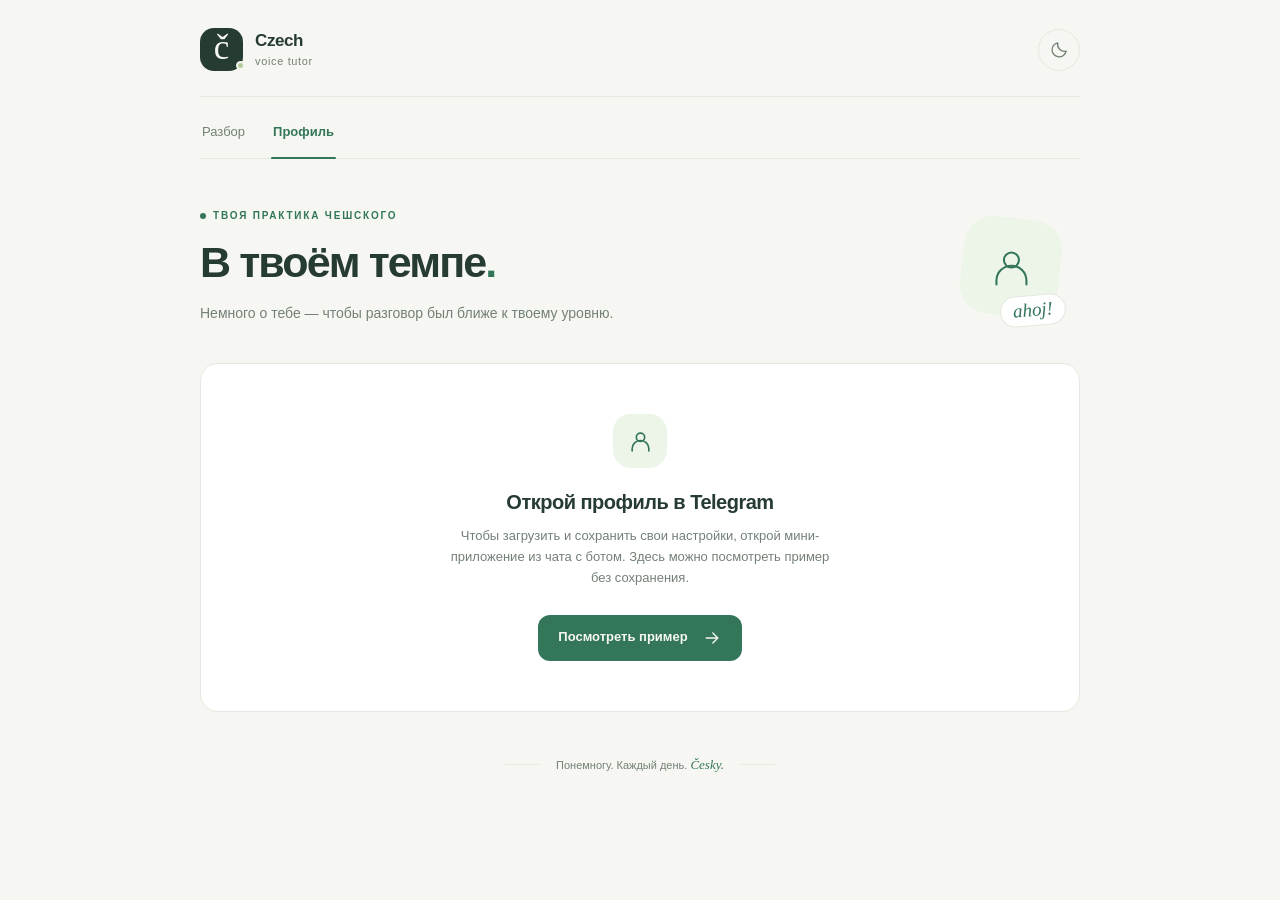
==== src/czech_tutor/api/static/profile.html @ 835618bb "feat(web): add Mini App profile settings" ====
<!DOCTYPE html>
<html lang="ru">
<head>
  <meta charset="utf-8">
  <meta name="viewport" content="width=device-width, initial-scale=1, viewport-fit=cover">
  <meta name="color-scheme" content="light dark">
  <meta name="referrer" content="no-referrer">
  <title>Профиль · Czech Voice Tutor</title>
  <link rel="icon" href="data:,">
  <link rel="stylesheet" href="./styles.css">
  <script src="https://telegram.org/js/telegram-web-app.js"></script>
  <script type="module" src="./profile.js"></script>
</head>
<body>
  <svg class="icon-library" xmlns="http://www.w3.org/2000/svg" aria-hidden="true">
    <symbol id="icon-arrow" viewBox="0 0 24 24"><path d="M5 12h14m-6-6 6 6-6 6"/></symbol>
    <symbol id="icon-check" viewBox="0 0 24 24"><path d="m5 12 4 4L19 6"/></symbol>
    <symbol id="icon-moon" viewBox="0 0 24 24"><path d="M20.5 13.5A8.5 8.5 0 0 1 10.5 3.4a8.5 8.5 0 1 0 10 10.1Z"/></symbol>
    <symbol id="icon-back" viewBox="0 0 24 24"><path d="M19 12H5m6-6-6 6 6 6"/></symbol>
    <symbol id="icon-user" viewBox="0 0 24 24"><circle cx="12" cy="8" r="4"/><path d="M4 21v-2a8 8 0 0 1 16 0v2"/></symbol>
    <symbol id="icon-info" viewBox="0 0 24 24"><circle cx="12" cy="12" r="9"/><path d="M12 11v6m0-10v1"/></symbol>
    <symbol id="icon-voice" viewBox="0 0 24 24"><path d="M4 10v4m4-7v10m4-13v16m4-13v10m4-7v4"/></symbol>
  </svg>

  <div class="page-shell">
    <header class="topbar">
      <div class="brand" aria-label="Czech Voice Tutor">
        <span class="brand-mark" aria-hidden="true">č<span></span></span>
        <span class="brand-name">Czech<span>voice tutor</span></span>
      </div>
      <div class="header-actions">
        <button id="theme-toggle" class="icon-button" type="button" aria-label="Переключить тему"><svg class="icon"><use href="#icon-moon"/></svg></button>
        <button id="close-button" class="back-button" type="button" hidden><svg class="icon"><use href="#icon-back"/></svg><span>В чат</span></button>
      </div>
    </header>

    <nav class="page-nav" aria-label="Разделы приложения">
      <a id="feedback-link" class="page-nav-link" href="./">Разбор</a>
      <span class="page-nav-link" aria-current="page">Профиль</span>
    </nav>

    <main id="main-content" aria-busy="true">
      <section class="hero profile-hero" aria-labelledby="page-title">
        <div>
          <p class="eyebrow"><span class="status-dot"></span> ТВОЯ ПРАКТИКА ЧЕШСКОГО</p>
          <h1 id="page-title">В твоём темпе<span class="title-dot">.</span></h1>
          <p class="hero-description">Немного о тебе — чтобы разговор<br class="mobile-break"> был ближе к твоему уровню.</p>
        </div>
        <div class="profile-art" aria-hidden="true"><svg class="icon"><use href="#icon-user"/></svg><span>ahoj!</span></div>
      </section>

      <section id="profile-loading" class="state-card" role="status" aria-live="polite">
        <div class="loading-indicator" aria-hidden="true"><span></span><span></span><span></span></div>
        <h2>Открываем твой профиль</h2>
        <p>Сейчас всё будет готово.</p>
        <div class="skeleton" aria-hidden="true"></div><div class="skeleton short" aria-hidden="true"></div>
      </section>

      <section id="profile-unavailable" class="state-card" hidden>
        <span class="state-icon"><svg class="icon"><use href="#icon-user"/></svg></span>
        <h2>Открой профиль в Telegram</h2>
        <p>Чтобы загрузить и сохранить свои настройки, открой мини-приложение из чата с ботом. Здесь можно посмотреть пример без сохранения.</p>
        <div class="state-actions"><a id="profile-demo-link" class="primary-button" href="?demo=1">Посмотреть пример<svg class="icon"><use href="#icon-arrow"/></svg></a></div>
      </section>

      <section id="profile-load-error" class="state-card" role="alert" hidden>
        <span class="state-icon"><svg class="icon"><use href="#icon-info"/></svg></span>
        <h2>Профиль пока недоступен</h2>
        <p id="profile-load-error-message">Не удалось загрузить настройки. Попробуй ещё раз немного позже.</p>
        <div class="state-actions"><button id="profile-retry" class="primary-button" type="button">Попробовать ещё раз<svg class="icon"><use href="#icon-arrow"/></svg></button></div>
      </section>

      <section id="profile-content" aria-label="Настройки профиля" hidden>
        <div id="profile-demo-notice" class="preview-notice"><svg class="icon" aria-hidden="true"><use href="#icon-info"/></svg><p><strong>Демо профиля</strong><span>Можно попробовать настройки. Настройки бота не изменятся.</span></p></div>
        <div id="profile-live-notice" class="preview-notice" hidden><svg class="icon" aria-hidden="true"><use href="#icon-info"/></svg><p><strong>Твои настройки</strong><span>Уровень и длина сохраняются. В диалоге начнут учитываться позже.</span></p></div>

        <article class="profile-summary">
          <span class="profile-avatar" aria-hidden="true"><svg class="icon"><use href="#icon-user"/></svg></span>
          <div class="profile-identity"><h2>Твой профиль</h2><p>Практика чешского · текстовый диалог</p></div>
          <span id="current-level" class="level-badge">Уровень не выбран</span>
        </article>

        <section class="profile-card" aria-label="Уровень чешского">
          <fieldset id="level-fieldset" aria-describedby="level-help">
            <legend>Твой уровень чешского</legend>
            <p id="level-help" class="profile-description">Выбери, как тебе комфортно общаться сейчас. Уровень можно будет изменить в любой момент.</p>
            <div class="level-grid">
              <label class="level-option"><input type="radio" name="language_level" value="A1"><span class="level-option-body"><span class="level-option-top"><strong>A1</strong><span class="level-check" aria-hidden="true"><svg class="icon"><use href="#icon-check"/></svg></span></span><span class="level-name">Первые шаги</span><span class="level-description">Знакомые слова и простые фразы</span></span></label>
              <label class="level-option"><input type="radio" name="language_level" value="A2"><span class="level-option-body"><span class="level-option-top"><strong>A2</strong><span class="level-check" aria-hidden="true"><svg class="icon"><use href="#icon-check"/></svg></span></span><span class="level-name">На каждый день</span><span class="level-description">Разговоры о привычных делах</span></span></label>
              <label class="level-option"><input type="radio" name="language_level" value="B1"><span class="level-option-body"><span class="level-option-top"><strong>B1</strong><span class="level-check" aria-hidden="true"><svg class="icon"><use href="#icon-check"/></svg></span></span><span class="level-name">Больше свободы</span><span class="level-description">Истории, планы и своё мнение</span></span></label>
              <label class="level-option"><input type="radio" name="language_level" value="B2"><span class="level-option-body"><span class="level-option-top"><strong>B2</strong><span class="level-check" aria-hidden="true"><svg class="icon"><use href="#icon-check"/></svg></span></span><span class="level-name">Уверенный разговор</span><span class="level-description">Подробные ответы и обсуждения</span></span></label>
              <label class="level-option"><input type="radio" name="language_level" value="C1"><span class="level-option-body"><span class="level-option-top"><strong>C1</strong><span class="level-check" aria-hidden="true"><svg class="icon"><use href="#icon-check"/></svg></span></span><span class="level-name">Тонкости языка</span><span class="level-description">Сложные темы и оттенки смысла</span></span></label>
              <label class="level-option"><input type="radio" name="language_level" value="C2"><span class="level-option-body"><span class="level-option-top"><strong>C2</strong><span class="level-check" aria-hidden="true"><svg class="icon"><use href="#icon-check"/></svg></span></span><span class="level-name">Свободное владение</span><span class="level-description">Точная и гибкая речь в разных ситуациях</span></span></label>
            </div>
          </fieldset>

          <div class="level-hint"><span class="note-mark" aria-hidden="true">i</span><p id="level-hint">Не уверен в уровне? Выбери ближайший по описанию. Здесь нет экзамена — только ориентир для разговора.</p></div>
          <p id="level-status" class="preference-status" role="status" aria-live="polite">Нажми на уровень — он выберется сразу.</p>
          <div id="level-save-error" class="form-message form-error" role="alert" hidden><svg class="icon" aria-hidden="true"><use href="#icon-info"/></svg><div><p>Не удалось подтвердить выбор уровня. Твой выбор остался выделен.</p><button id="level-retry" class="inline-retry" type="button">Попробовать ещё раз</button></div></div>
        </section>

        <section class="profile-card answer-length-card" aria-label="Длина ответов">
          <fieldset id="length-fieldset" aria-describedby="length-help">
            <legend>Длина ответов бота</legend>
            <p id="length-help" class="profile-description">Как подробно бот будет отвечать по-чешски? Выбор применяется сразу, отдельно от уровня.</p>
            <div class="length-grid">
              <label class="level-option"><input type="radio" name="answer_length" value="short" checked><span class="level-option-body length-option-body"><span class="level-option-top"><span class="length-preview" aria-hidden="true"><i></i><i></i></span><span class="level-check" aria-hidden="true"><svg class="icon"><use href="#icon-check"/></svg></span></span><span class="level-name">Короткие</span></span></label>
              <label class="level-option"><input type="radio" name="answer_length" value="medium"><span class="level-option-body length-option-body"><span class="level-option-top"><span class="length-preview" aria-hidden="true"><i></i><i></i><i></i></span><span class="level-check" aria-hidden="true"><svg class="icon"><use href="#icon-check"/></svg></span></span><span class="level-name">Средние</span></span></label>
              <label class="level-option"><input type="radio" name="answer_length" value="long"><span class="level-option-body length-option-body"><span class="level-option-top"><span class="length-preview" aria-hidden="true"><i></i><i></i><i></i><i></i></span><span class="level-check" aria-hidden="true"><svg class="icon"><use href="#icon-check"/></svg></span></span><span class="level-name">Длинные</span></span></label>
            </div>
          </fieldset>
          <div class="level-hint"><span class="note-mark" aria-hidden="true">i</span><p id="length-hint">Коротко и по делу — удобно для живого диалога.</p></div>
          <p id="length-status" class="preference-status" role="status" aria-live="polite">Сейчас выбраны короткие ответы.</p>
          <div id="length-save-error" class="form-message form-error" role="alert" hidden><svg class="icon" aria-hidden="true"><use href="#icon-info"/></svg><div><p>Не удалось подтвердить длину ответа. Твой выбор остался выделен.</p><button id="length-retry" class="inline-retry" type="button">Попробовать ещё раз</button></div></div>
        </section>
        <section class="profile-card response-mode-card" aria-labelledby="response-mode-title">
          <div class="response-mode-heading">
            <span class="response-mode-icon" aria-hidden="true"><svg class="icon"><use href="#icon-voice"/></svg></span>
            <h2 id="response-mode-title">Формат ответа</h2>
            <span class="coming-soon-badge">Скоро</span>
          </div>
          <label class="response-mode-choice" for="text-response-toggle">
            <span class="response-mode-copy"><strong id="text-response-label">Только текст</strong><span>Читать ответы вместо голосовых.</span></span>
            <span class="response-switch">
              <input id="text-response-toggle" type="checkbox" role="switch" aria-labelledby="text-response-label" aria-describedby="response-mode-help">
              <span class="response-switch-track" aria-hidden="true"></span>
            </span>
          </label>
          <p id="response-mode-status" class="response-mode-status" role="status" aria-live="polite">В примере выбран голосовой ответ.</p>
          <p id="response-mode-help" class="response-mode-help">Это пример будущей настройки, он не сохраняется. Голосовой режим ещё в разработке; пока бот отвечает текстом.</p>
        </section>
        <p class="profile-footnote">Подстрой разговор под себя.<br>Настройки можно менять независимо.</p>
      </section>

      <noscript><div class="state-card"><h2>Нужен JavaScript</h2><p>Для открытия профиля включи JavaScript.</p></div></noscript>
    </main>
    <footer class="footer"><span class="footer-line"></span><span>Понемногу. Каждый день. <span lang="cs">Česky.</span></span><span class="footer-line"></span></footer>
  </div>
</body>
</html>
---- src/czech_tutor/api/static/styles.css ----
:root {
  color-scheme: light;
  --page: #f6f7f2;
  --surface: #fff;
  --ink: #263b32;
  --muted: #738077;
  --line: #e4e9e0;
  --green: #33765a;
  --green-soft: #edf4e8;
  --red: #a65d56;
  --red-soft: #fcf1ed;
  --note: #f0f2e8;
  --shadow: 0 6px 28px #233f2c04;
  font-family: -apple-system, BlinkMacSystemFont, "Segoe UI", sans-serif;
  font-synthesis: none;
  -webkit-font-smoothing: antialiased;
}
@media (prefers-color-scheme: dark) {
  :root:not([data-theme="light"]) { color-scheme: dark; --page: #141c19; --surface: #1d2822; --ink: #e4ede5; --muted: #a1b2a5; --line: #314137; --green: #9dceab; --green-soft: #283c2d; --red: #e0aaa0; --red-soft: #3b2d2b; --note: #293128; --shadow: none; }
}
:root[data-theme="dark"] { color-scheme: dark; --page: #141c19; --surface: #1d2822; --ink: #e4ede5; --muted: #a1b2a5; --line: #314137; --green: #9dceab; --green-soft: #283c2d; --red: #e0aaa0; --red-soft: #3b2d2b; --note: #293128; --shadow: none; }
* { box-sizing: border-box; }
[hidden] { display: none !important; }
body { margin: 0; background: var(--page); color: var(--ink); font-size: 15px; line-height: 1.6; }
button, a { -webkit-tap-highlight-color: transparent; }
button { font: inherit; cursor: pointer; }
a { color: inherit; }
button:focus-visible, a:focus-visible, [tabindex]:focus-visible { outline: 3px solid var(--green); outline-offset: 4px; }
.icon-library { position: absolute; width: 0; height: 0; overflow: hidden; }
.icon { width: 20px; height: 20px; flex-shrink: 0; fill: none; stroke: currentColor; stroke-width: 1.6; stroke-linecap: round; stroke-linejoin: round; }
.page-shell { width: min(100% - 64px, 880px); margin: 0 auto; padding-top: max(28px, env(safe-area-inset-top), var(--tg-content-safe-area-inset-top, 0px)); padding-bottom: max(28px, env(safe-area-inset-bottom), var(--tg-content-safe-area-inset-bottom, 0px)); }
.topbar { display: flex; align-items: center; justify-content: space-between; gap: 16px; padding-bottom: 25px; border-bottom: 1px solid var(--line); }
.brand { display: inline-flex; align-items: center; gap: 12px; text-decoration: none; }
.brand-mark { width: 43px; height: 43px; position: relative; display: grid; place-items: center; background: var(--ink); color: var(--page); border-radius: 14px; font-family: Georgia, serif; font-size: 35px; line-height: 1; padding-bottom: 5px; }
.brand-mark span { position: absolute; width: 9px; height: 9px; background: #b4cd9c; border-radius: 50%; right: -2px; bottom: 1px; border: 2px solid var(--page); }
.brand-name { display: flex; flex-direction: column; font-size: 17px; font-weight: 650; line-height: 1.2; letter-spacing: -.4px; }
.brand-name > span { color: var(--muted); font-size: 11px; font-weight: 450; letter-spacing: .65px; margin-top: 4px; }
.header-actions { display: flex; align-items: center; gap: 12px; }
.demo-badge { font-size: 11px; color: var(--muted); border: 1px solid var(--line); padding: 6px 10px; border-radius: 20px; }
.icon-button, .back-button { display: inline-flex; align-items: center; justify-content: center; min-width: 42px; min-height: 42px; background: transparent; color: var(--muted); border: 1px solid var(--line); border-radius: 50%; }
.back-button { gap: 6px; border-radius: 24px; padding: 8px 14px; font-size: 13px; }
.icon-button:hover, .back-button:hover { background: var(--surface); color: var(--ink); }
.page-nav { display: flex; gap: 24px; border-bottom: 1px solid var(--line); margin-top: 13px; }
.page-nav-link { position: relative; padding: 12px 2px 15px; color: var(--muted); font-size: 13px; text-decoration: none; }
.page-nav-link:hover { color: var(--ink); }
.page-nav-link[aria-current="page"] { color: var(--green); font-weight: 600; }
.page-nav-link[aria-current="page"]::after { content: ""; position: absolute; height: 2px; left: 0; right: 0; bottom: -1px; background: var(--green); border-radius: 2px; }
.hero { display: flex; justify-content: space-between; align-items: center; gap: 20px; padding: 49px 0 37px; }
.eyebrow { display: flex; align-items: center; gap: 7px; color: var(--green); font-size: 10px; font-weight: 650; letter-spacing: 1.8px; margin: 0 0 13px; }
.status-dot { display: inline-block; height: 6px; width: 6px; border-radius: 50%; background: var(--green); flex-shrink: 0; }
h1 { font-size: clamp(30px, 5vw, 43px); line-height: 1.2; font-weight: 600; letter-spacing: -1.9px; margin: 0; }
.title-dot { color: var(--green); }
.hero-description { color: var(--muted); font-size: 14px; margin: 14px 0 0; line-height: 1.7; }
.mobile-break { display: none; }
.hero-art { position: relative; height: 113px; width: 130px; margin-right: 17px; flex-shrink: 0; }
.hero-art > span { display: grid; place-items: center; height: 100px; width: 100px; border-radius: 29px; background: var(--green-soft); color: var(--green); font-family: Georgia, serif; font-size: 95px; line-height: 1; transform: rotate(9deg); padding-bottom: 20px; }
.hero-art .icon { position: absolute; right: 0; top: -6px; width: 27px; height: 27px; color: var(--green); }
.hero-art > i { position: absolute; right: -9px; bottom: 2px; padding: 2px 13px; background: var(--surface); color: var(--green); font-family: Georgia, serif; font-size: 19px; border: 1px solid var(--line); border-radius: 15px; transform: rotate(-7deg); }
.tabs { display: flex; gap: 5px; width: fit-content; max-width: 100%; padding: 5px; background: var(--line); border-radius: 14px; margin-bottom: 31px; }
.tab { display: flex; align-items: center; justify-content: center; gap: 8px; min-height: 43px; padding: 9px 19px; border: 0; border-radius: 10px; background: transparent; color: var(--muted); font-size: 13px; font-weight: 550; white-space: nowrap; }
.tab[aria-selected="true"] { background: var(--surface); color: var(--ink); box-shadow: 0 2px 4px #00000004; }
.tab .icon { width: 16px; height: 16px; }
.count { min-width: 20px; height: 20px; display: inline-flex; align-items: center; justify-content: center; padding: 0 5px; border-radius: 6px; background: var(--green-soft); color: var(--green); font-size: 11px; }
.section-heading { display: flex; justify-content: space-between; align-items: baseline; gap: 12px; margin-bottom: 15px; }
.section-heading h2 { font-size: 15px; margin: 0; font-weight: 550; letter-spacing: -.2px; }
.section-heading > span { color: var(--muted); font-size: 10px; letter-spacing: 1.1px; text-align: right; }
.correction-list { display: grid; gap: 16px; }
.correction-card { background: var(--surface); border: 1px solid var(--line); border-radius: 18px; padding: 23px 25px 21px; box-shadow: var(--shadow); animation: appear .3s ease both; }
.correction-heading { display: flex; align-items: center; gap: 9px; color: var(--muted); font-size: 11px; margin-bottom: 17px; }
.correction-number { color: var(--green); background: var(--green-soft); border-radius: 6px; font-size: 10px; font-weight: 600; padding: 2px 6px; font-variant-numeric: tabular-nums; }
.correction-heading > .icon { margin-left: auto; width: 15px; height: 15px; color: var(--green); }
.comparison { display: grid; grid-template-columns: minmax(0, 1fr) 20px minmax(0, 1fr); align-items: center; gap: 14px; }
.phrase { align-self: stretch; border-radius: 10px; padding: 11px 15px 13px; overflow-wrap: anywhere; }
.original { background: var(--red-soft); color: var(--red); }
.corrected { background: var(--green-soft); color: var(--green); }
.phrase-label { display: block; font-size: 9px; letter-spacing: 1.2px; font-weight: 600; opacity: .85; }
.phrase p { font-size: 18px; font-weight: 500; line-height: 1.5; margin: 4px 0 0; }
.original p { text-decoration: line-through; text-decoration-color: color-mix(in srgb, var(--red), transparent 50%); text-decoration-thickness: 1px; }
.comparison-arrow { width: 18px; height: 18px; color: var(--muted); }
.explanation { display: grid; grid-template-columns: 88px minmax(0, 1fr); gap: 12px; padding-top: 17px; margin-top: 17px; border-top: 1px solid var(--line); }
.explanation-label { color: var(--muted); font-size: 11px; padding-top: 2px; }
.explanation p { font-size: 13px; line-height: 1.75; margin: 0; overflow-wrap: anywhere; white-space: pre-wrap; }
.review-note { display: flex; align-items: flex-start; gap: 8px; color: var(--muted); font-size: 11px; line-height: 1.7; margin: 18px 5px 0; }
.review-note .icon { width: 14px; height: 14px; margin-top: 2px; }
.reply-card { background: var(--surface); border: 1px solid var(--line); border-radius: 18px; padding: 27px; }
.reply-label { display: flex; align-items: center; gap: 7px; color: var(--muted); font-size: 10px; letter-spacing: 1.3px; }
.reply-card > p { margin: 20px 0 4px; font-size: 20px; line-height: 1.85; letter-spacing: -.2px; white-space: pre-wrap; overflow-wrap: anywhere; }
.note-card { margin-top: 25px; border-radius: 14px; background: var(--note); padding: 19px 21px; display: flex; align-items: flex-start; gap: 12px; }
.note-mark { color: var(--green); font-family: Georgia, serif; font-weight: 700; font-style: italic; width: 22px; height: 22px; display: grid; place-items: center; border: 1px solid var(--green); border-radius: 50%; flex-shrink: 0; font-size: 14px; }
.note-card h2 { font-size: 12px; margin: 0 0 6px; font-weight: 600; }
.note-card p { margin: 0; color: var(--muted); font-size: 13px; line-height: 1.75; white-space: pre-wrap; overflow-wrap: anywhere; }
.footer { display: flex; align-items: center; justify-content: center; gap: 17px; color: var(--muted); font-size: 11px; margin-top: 43px; padding: 0 15px; }
.footer > span:nth-child(2) { text-align: center; }
.footer-line { width: 34px; height: 1px; background: var(--line); }
.footer [lang="cs"] { font-family: Georgia, serif; font-style: italic; font-size: 13px; color: var(--green); }
.state-card, .empty-card { text-align: center; background: var(--surface); border: 1px solid var(--line); border-radius: 18px; padding: 50px 28px; }
.state-card h2, .empty-card h3 { font-size: 20px; line-height: 1.4; font-weight: 550; letter-spacing: -.5px; margin: 20px 0 10px; }
.state-card p, .empty-card p { color: var(--muted); font-size: 13px; max-width: 400px; margin: 0 auto; }
.state-icon, .success-mark { display: inline-grid; place-items: center; height: 54px; width: 54px; background: var(--green-soft); color: var(--green); border-radius: 18px; }
.success-mark { border-radius: 50%; }
.state-icon .icon, .success-mark .icon { width: 25px; height: 25px; }
.state-actions { display: grid; justify-content: center; justify-items: center; gap: 17px; margin-top: 26px; }
.primary-button { display: inline-flex; align-items: center; justify-content: center; gap: 14px; border: 0; border-radius: 12px; min-height: 46px; padding: 12px 20px; background: var(--green); color: var(--page); font-size: 13px; font-weight: 550; text-decoration: none; }
.primary-button:hover { filter: brightness(.93); }
.primary-button:disabled { background: var(--line); color: var(--muted); cursor: default; filter: none; }
.secondary-link { display: inline-flex; align-items: center; gap: 8px; color: var(--green); font-size: 13px; text-decoration: none; }
.secondary-link:hover { text-decoration: underline; }
.secondary-link .icon { width: 16px; height: 16px; }
.loading-indicator { display: flex; gap: 6px; justify-content: center; height: 20px; align-items: center; }
.loading-indicator span { width: 8px; height: 8px; border-radius: 50%; background: var(--green); animation: breathe 1.1s infinite alternate; }
.loading-indicator span:nth-child(2) { animation-delay: .2s; }
.loading-indicator span:nth-child(3) { animation-delay: .4s; }
.skeleton { height: 10px; border-radius: 10px; width: 70%; margin: 30px auto 0; background: var(--line); animation: breathe 1.1s infinite alternate; }
.skeleton.short { width: 44%; margin-top: 12px; }
.profile-art { position: relative; display: grid; place-items: center; width: 98px; height: 98px; margin-right: 20px; border-radius: 29px; background: var(--green-soft); color: var(--green); transform: rotate(7deg); flex-shrink: 0; }
.profile-art > .icon { width: 45px; height: 45px; stroke-width: 1.1; transform: rotate(-7deg); }
.profile-art > span { position: absolute; bottom: -6px; right: -11px; padding: 0 12px; border: 1px solid var(--line); border-radius: 20px; background: var(--surface); font: italic 19px/1.5 Georgia, serif; transform: rotate(-12deg); }
.preview-notice { display: flex; align-items: flex-start; gap: 10px; padding: 14px 17px; margin-bottom: 19px; border: 1px dashed var(--line); border-radius: 12px; color: var(--muted); }
.preview-notice > .icon { width: 16px; height: 16px; margin-top: 3px; }
.preview-notice p { margin: 0; font-size: 12px; line-height: 1.6; }
.preview-notice strong { color: var(--ink); font-weight: 550; margin-right: 8px; }
.profile-summary { display: flex; align-items: center; flex-wrap: wrap; gap: 15px; padding: 20px 24px; margin-bottom: 21px; border: 1px solid var(--line); background: var(--surface); border-radius: 18px; }
.profile-avatar { display: grid; place-items: center; width: 46px; height: 46px; border-radius: 15px; background: var(--green-soft); color: var(--green); flex-shrink: 0; }
.profile-avatar .icon { width: 23px; height: 23px; }
.profile-identity { flex: 1; }
.profile-identity h2 { margin: 0 0 3px; font-size: 15px; font-weight: 550; }
.profile-identity p { margin: 0; font-size: 12px; color: var(--muted); }
.level-badge { display: inline-block; padding: 5px 10px; border: 1px solid var(--line); border-radius: 8px; font-size: 11px; color: var(--muted); }
.level-badge.has-level { color: var(--green); border-color: var(--green-soft); background: var(--green-soft); }
.profile-card { padding: 27px; border: 1px solid var(--line); background: var(--surface); border-radius: 18px; box-shadow: var(--shadow); }
.profile-card fieldset { border: 0; min-width: 0; padding: 0; margin: 0; }
.profile-card legend { padding: 0; color: var(--ink); font-size: 18px; font-weight: 550; letter-spacing: -.4px; }
.profile-description { margin: 7px 0 23px; max-width: 540px; color: var(--muted); font-size: 13px; line-height: 1.7; }
.level-grid { display: grid; grid-template-columns: repeat(3, minmax(0, 1fr)); gap: 12px; }
.level-option { position: relative; min-width: 0; cursor: pointer; }
.level-option input { position: absolute; width: 1px; height: 1px; opacity: 0; }
.level-option-body { display: flex; flex-direction: column; height: 100%; min-height: 143px; padding: 15px; border: 1px solid var(--line); border-radius: 12px; background: var(--page); transition: border-color .15s, background .15s; }
.level-option:hover .level-option-body { border-color: var(--muted); }
.level-option input:checked + .level-option-body { border-color: var(--green); background: var(--green-soft); box-shadow: inset 0 0 0 1px var(--green); }
.level-option input:focus-visible + .level-option-body { outline: 3px solid var(--green); outline-offset: 4px; }
.level-option input[aria-disabled="true"] + .level-option-body { cursor: wait; }
.level-option-top { display: flex; align-items: center; justify-content: space-between; margin-bottom: 10px; }
.level-option-top strong { color: var(--green); font-size: 23px; line-height: 1.2; font-weight: 550; letter-spacing: -.6px; }
.level-check { display: grid; place-items: center; width: 20px; height: 20px; border: 1px solid var(--line); border-radius: 50%; background: var(--surface); }
.level-check .icon { width: 13px; height: 13px; visibility: hidden; stroke-width: 2; }
.level-option input:checked + .level-option-body .level-check { background: var(--green); border-color: var(--green); color: var(--page); }
.level-option input:checked + .level-option-body .level-check .icon { visibility: visible; }
.level-name { color: var(--ink); font-size: 13px; font-weight: 550; line-height: 1.5; }
.level-description { color: var(--muted); font-size: 11px; line-height: 1.6; margin-top: 5px; }
.level-hint { display: flex; align-items: flex-start; gap: 10px; padding: 16px 17px; margin-top: 20px; border-radius: 12px; background: var(--note); }
.level-hint .note-mark { width: 18px; height: 18px; margin-top: 1px; font-size: 12px; }
.level-hint p { color: var(--muted); font-size: 12px; line-height: 1.7; margin: 0; }
.answer-length-card { margin-top: 20px; }
.length-grid { display: grid; grid-template-columns: repeat(3, minmax(0, 1fr)); gap: 12px; }
.length-option-body { min-height: 105px; }
.length-preview { display: flex; flex-direction: column; justify-content: center; gap: 4px; height: 30px; width: 35px; color: var(--green); }
.length-preview i { display: block; height: 2px; width: 100%; border-radius: 2px; background: currentColor; }
.length-preview i:last-child { width: 65%; }
.response-mode-card { margin-top: 20px; }
.response-mode-heading { display: flex; align-items: center; gap: 11px; margin-bottom: 20px; }
.response-mode-icon { display: grid; place-items: center; width: 36px; height: 36px; border-radius: 11px; background: var(--green-soft); color: var(--green); flex-shrink: 0; }
.response-mode-heading h2 { margin: 0; font-size: 18px; font-weight: 550; letter-spacing: -.4px; }
.coming-soon-badge { margin-left: auto; padding: 3px 9px; border: 1px solid var(--line); border-radius: 20px; font-size: 10px; color: var(--muted); }
.response-mode-choice { display: flex; align-items: center; justify-content: space-between; gap: 16px; padding: 16px 17px; border: 1px solid var(--line); border-radius: 13px; background: var(--page); cursor: pointer; -webkit-tap-highlight-color: transparent; }
.response-mode-copy { display: flex; flex-direction: column; gap: 3px; }
.response-mode-copy strong { font-size: 14px; font-weight: 550; }
.response-mode-copy > span { color: var(--muted); font-size: 12px; }
.response-switch { position: relative; display: grid; place-items: center; width: 54px; height: 44px; flex-shrink: 0; }
.response-switch input { position: absolute; inset: 0; width: 100%; height: 100%; margin: 0; opacity: 0; cursor: pointer; z-index: 1; }
.response-switch-track { position: relative; width: 52px; height: 30px; border-radius: 18px; background: var(--line); transition: background .2s ease; }
.response-switch-track::after { content: ""; position: absolute; top: 4px; left: 4px; width: 22px; height: 22px; border-radius: 50%; background: var(--surface); box-shadow: 0 1px 4px #00000025; transition: transform .2s ease; }
.response-switch input:checked + .response-switch-track { background: var(--green); }
.response-switch input:checked + .response-switch-track::after { transform: translateX(22px); }
.response-switch input:focus-visible + .response-switch-track { outline: 3px solid var(--green); outline-offset: 4px; }
.response-mode-status { margin: 14px 0 0; color: var(--green); font-size: 12px; }
.response-mode-help { margin: 6px 0 0; color: var(--muted); font-size: 11px; line-height: 1.7; }
.preference-status { min-height: 20px; margin: 14px 0 0; color: var(--muted); font-size: 11px; }
.preference-status.is-confirmed { color: var(--green); }
.inline-retry { color: inherit; background: transparent; border: 0; padding: 10px 0 3px; min-height: 36px; text-decoration: underline; text-underline-offset: 3px; font-size: 12px; }
.profile-footnote { color: var(--muted); font-size: 12px; line-height: 1.8; text-align: center; margin: 20px 12px 0; }
.form-message { display: flex; align-items: flex-start; gap: 9px; border-radius: 10px; padding: 13px 15px; margin-top: 15px; }
.form-message .icon { width: 17px; height: 17px; margin-top: 1px; }
.form-message p { margin: 0; font-size: 12px; line-height: 1.7; }
.form-error { background: var(--red-soft); color: var(--red); }
@keyframes breathe { from { opacity: .35; } to { opacity: .9; } }
@keyframes appear { from { opacity: 0; transform: translateY(5px); } to { opacity: 1; transform: translateY(0); } }
@media (max-width: 600px) {
  .page-shell { width: calc(100% - 36px); padding-top: max(20px, env(safe-area-inset-top), var(--tg-content-safe-area-inset-top, 0px)); }
  .topbar { padding-bottom: 19px; }
  .header-actions { gap: 8px; }
  .demo-badge { position: absolute; top: 85px; right: 18px; font-size: 9px; padding: 3px 7px; }
  .brand-mark { width: 37px; height: 37px; font-size: 30px; border-radius: 12px; }
  .brand-name { font-size: 15px; }
  .brand-name > span { font-size: 10px; }
  .hero { padding-top: 44px; padding-bottom: 27px; gap: 6px; }
  h1 { font-size: 31px; letter-spacing: -1.3px; }
  .eyebrow { font-size: 8px; letter-spacing: 1.3px; margin-bottom: 11px; }
  .hero-description { font-size: 12px; margin-top: 11px; }
  .mobile-break { display: inline; }
  .hero-art { width: 62px; height: 79px; margin-right: 6px; }
  .hero-art > span { width: 60px; height: 67px; font-size: 63px; border-radius: 20px; padding-bottom: 15px; }
  .hero-art .icon { width: 19px; height: 19px; right: -8px; top: -5px; }
  .hero-art > i { font-size: 14px; padding: 0 8px; right: -8px; bottom: 0; }
  .tabs { width: 100%; margin-bottom: 26px; }
  .tab { flex: 1; padding: 9px 8px; gap: 6px; font-size: 12px; }
  .section-heading { margin-bottom: 12px; }
  .section-heading h2 { font-size: 14px; }
  .section-heading > span { font-size: 8px; letter-spacing: .7px; }
  .correction-card { padding: 18px 16px; border-radius: 15px; }
  .comparison { gap: 8px; grid-template-columns: minmax(0, 1fr) 14px minmax(0, 1fr); }
  .phrase { padding: 9px 10px 11px; }
  .phrase p { font-size: 16px; }
  .phrase-label { font-size: 8px; }
  .comparison-arrow { width: 14px; height: 14px; }
  .explanation { grid-template-columns: 1fr; gap: 5px; margin-top: 14px; padding-top: 12px; }
  .explanation-label { font-size: 10px; }
  .explanation p { font-size: 12px; }
  .correction-list { gap: 12px; }
  .note-card { padding: 16px; margin-top: 20px; gap: 10px; }
  .note-card p { font-size: 12px; }
  .reply-card { padding: 21px; }
  .reply-card > p { font-size: 18px; }
  .footer { font-size: 10px; gap: 11px; margin-top: 32px; padding: 0; }
  .state-card, .empty-card { padding: 35px 18px; }
  .state-card h2, .empty-card h3 { font-size: 18px; }
  .profile-art { width: 62px; height: 69px; border-radius: 20px; margin-right: 7px; }
  .profile-art > .icon { width: 32px; height: 32px; }
  .profile-art > span { font-size: 14px; right: -6px; padding: 0 8px; }
  .preview-notice { padding: 12px 14px; margin-bottom: 16px; }
  .preview-notice p { font-size: 11px; }
  .preview-notice strong, .preview-notice span { display: block; }
  .profile-summary { padding: 17px; gap: 12px; margin-bottom: 16px; border-radius: 15px; }
  .profile-identity h2 { font-size: 14px; }
  .profile-identity p { font-size: 11px; }
  .level-badge { margin-left: 58px; margin-top: -5px; }
  .profile-card { padding: 20px 17px; border-radius: 15px; }
  .profile-card legend { font-size: 17px; }
  .profile-description { font-size: 12px; margin-bottom: 19px; }
  .level-grid { grid-template-columns: repeat(2, minmax(0, 1fr)); gap: 10px; }
  .level-option-body { min-height: 143px; padding: 13px 12px; }
  .level-option-top strong { font-size: 22px; }
  .level-name { font-size: 12px; }
  .level-description { font-size: 11px; }
  .level-hint { padding: 13px; margin-top: 17px; }
  .level-hint p { font-size: 11px; }
  .length-grid { gap: 8px; }
  .length-option-body { min-height: 100px; padding: 13px 9px; }
  .length-preview { width: 25px; }
  .length-option-body .level-check { width: 16px; height: 16px; }
  .length-option-body .level-check .icon { width: 11px; height: 11px; }
  .response-mode-heading { gap: 9px; margin-bottom: 16px; }
  .response-mode-heading h2 { font-size: 17px; }
  .response-mode-choice { padding: 12px; gap: 12px; }
  .response-mode-copy strong { font-size: 13px; }
  .response-mode-copy > span { font-size: 11px; }
  .profile-footnote { font-size: 11px; }
}
@media (max-width: 350px) {
  .hero-art { display: none; }
  .back-button { padding: 8px; }
  .back-button span { display: none; }
  .comparison { grid-template-columns: 1fr; }
  .comparison-arrow { display: none; }
  .profile-art { display: none; }
}
@media (prefers-reduced-motion: reduce) {
  *, *::before, *::after { animation: none !important; transition: none !important; scroll-behavior: auto !important; }
}
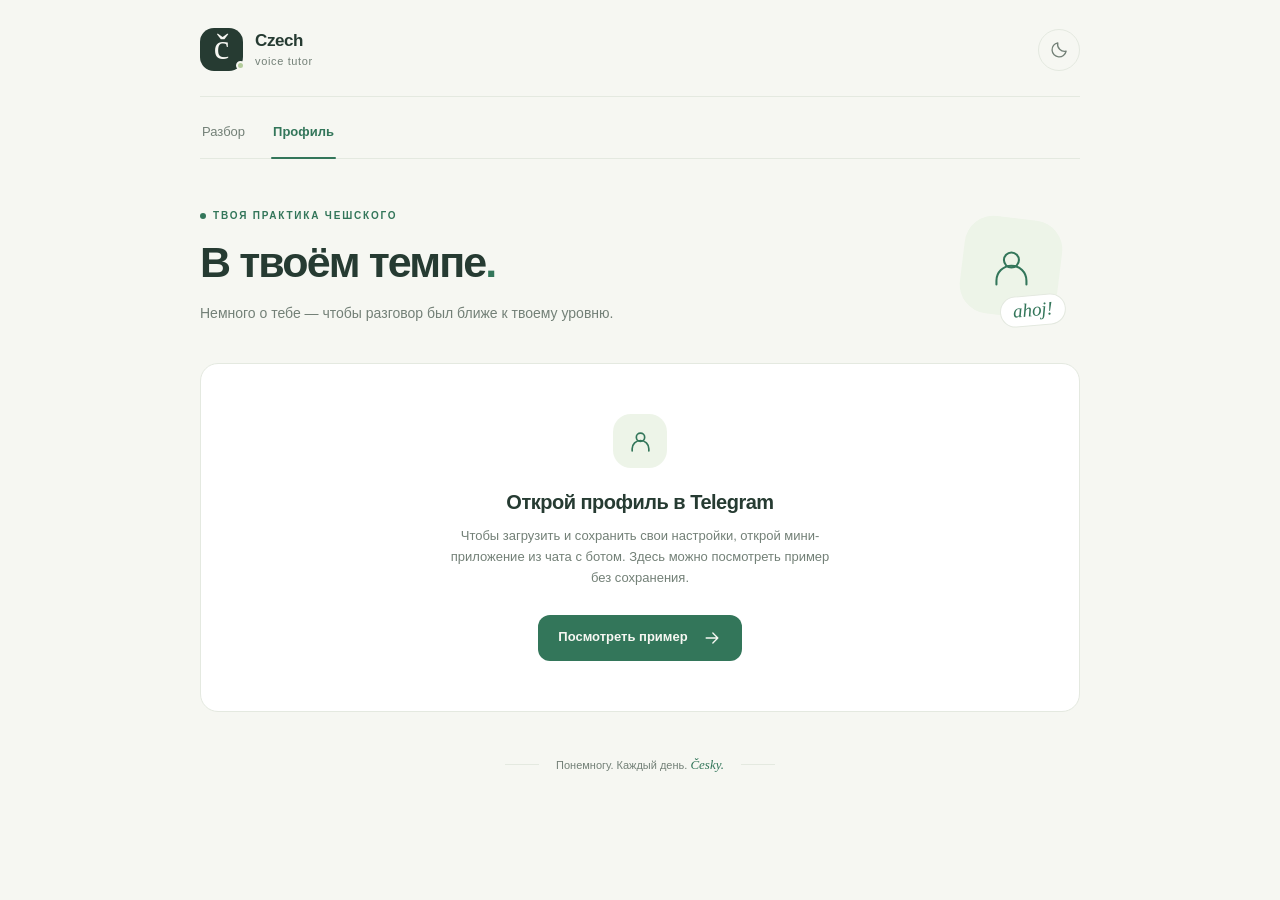
==== commit 5f9aa77d: "fix: clarify active tutor settings" ====
--- a/src/czech_tutor/api/static/profile.html
+++ b/src/czech_tutor/api/static/profile.html
@@ -72,7 +72,7 @@
 
       <section id="profile-content" aria-label="Настройки профиля" hidden>
         <div id="profile-demo-notice" class="preview-notice"><svg class="icon" aria-hidden="true"><use href="#icon-info"/></svg><p><strong>Демо профиля</strong><span>Можно попробовать настройки. Настройки бота не изменятся.</span></p></div>
-        <div id="profile-live-notice" class="preview-notice" hidden><svg class="icon" aria-hidden="true"><use href="#icon-info"/></svg><p><strong>Твои настройки</strong><span>Уровень и длина сохраняются. В диалоге начнут учитываться позже.</span></p></div>
+        <div id="profile-live-notice" class="preview-notice" hidden><svg class="icon" aria-hidden="true"><use href="#icon-info"/></svg><p><strong>Твои настройки</strong><span>Сохранённые уровень и длина учитываются в следующих ответах бота.</span></p></div>
 
         <article class="profile-summary">
           <span class="profile-avatar" aria-hidden="true"><svg class="icon"><use href="#icon-user"/></svg></span>
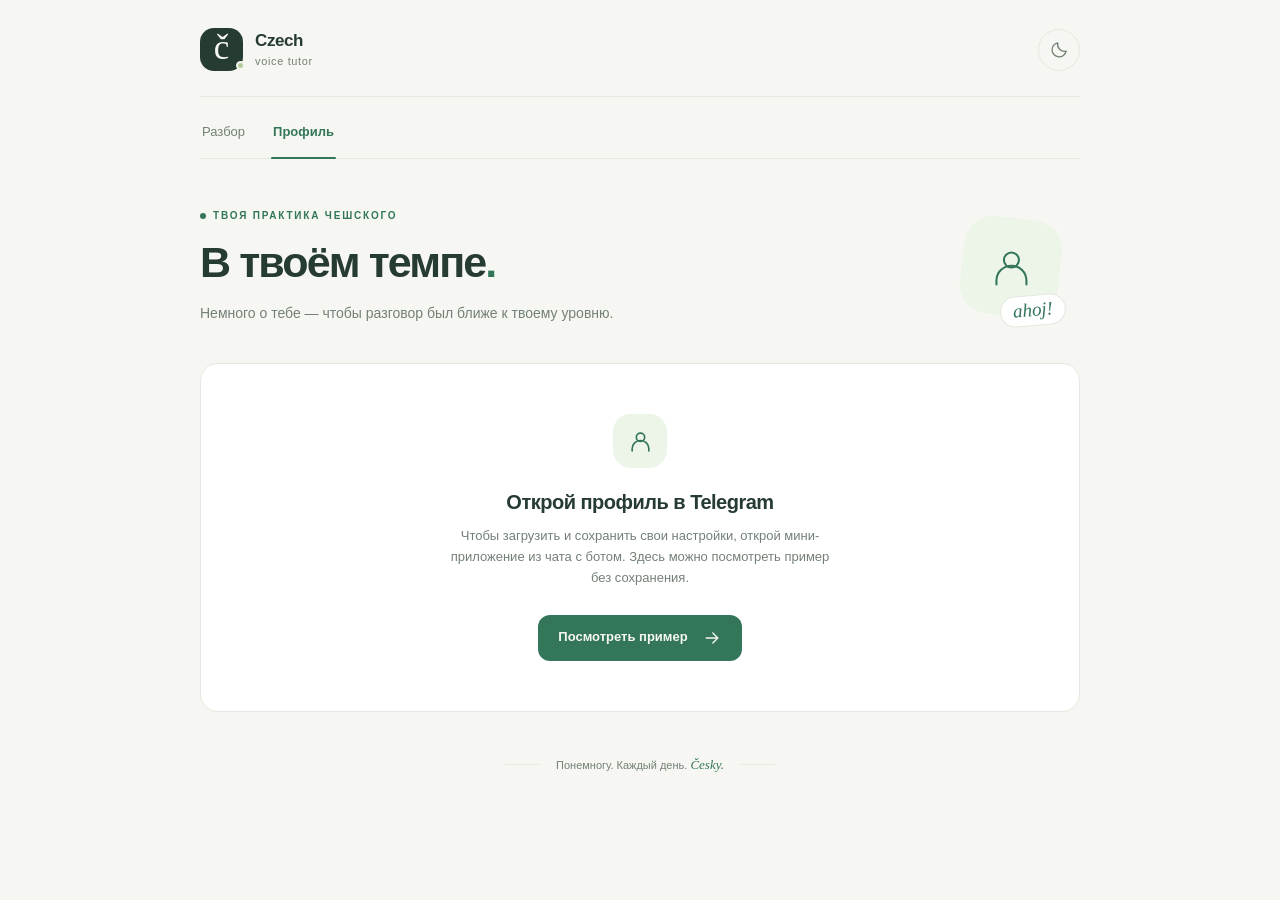
==== commit d3f9ed03: "feat: connect profile output mode toggle to saved settings" ====
--- a/src/czech_tutor/api/static/profile.html
+++ b/src/czech_tutor/api/static/profile.html
@@ -72,11 +72,11 @@
 
       <section id="profile-content" aria-label="Настройки профиля" hidden>
         <div id="profile-demo-notice" class="preview-notice"><svg class="icon" aria-hidden="true"><use href="#icon-info"/></svg><p><strong>Демо профиля</strong><span>Можно попробовать настройки. Настройки бота не изменятся.</span></p></div>
-        <div id="profile-live-notice" class="preview-notice" hidden><svg class="icon" aria-hidden="true"><use href="#icon-info"/></svg><p><strong>Твои настройки</strong><span>Сохранённые уровень и длина учитываются в следующих ответах бота.</span></p></div>
+        <div id="profile-live-notice" class="preview-notice" hidden><svg class="icon" aria-hidden="true"><use href="#icon-info"/></svg><p><strong>Твои настройки</strong><span>Уровень, длина и формат сохраняются для следующих ответов бота.</span></p></div>
 
         <article class="profile-summary">
           <span class="profile-avatar" aria-hidden="true"><svg class="icon"><use href="#icon-user"/></svg></span>
-          <div class="profile-identity"><h2>Твой профиль</h2><p>Практика чешского · текстовый диалог</p></div>
+          <div class="profile-identity"><h2>Твой профиль</h2><p>Практика чешского · живой диалог</p></div>
           <span id="current-level" class="level-badge">Уровень не выбран</span>
         </article>
 
@@ -117,7 +117,6 @@
           <div class="response-mode-heading">
             <span class="response-mode-icon" aria-hidden="true"><svg class="icon"><use href="#icon-voice"/></svg></span>
             <h2 id="response-mode-title">Формат ответа</h2>
-            <span class="coming-soon-badge">Скоро</span>
           </div>
           <label class="response-mode-choice" for="text-response-toggle">
             <span class="response-mode-copy"><strong id="text-response-label">Только текст</strong><span>Читать ответы вместо голосовых.</span></span>
@@ -126,8 +125,9 @@
               <span class="response-switch-track" aria-hidden="true"></span>
             </span>
           </label>
-          <p id="response-mode-status" class="response-mode-status" role="status" aria-live="polite">В примере выбран голосовой ответ.</p>
-          <p id="response-mode-help" class="response-mode-help">Это пример будущей настройки, он не сохраняется. Голосовой режим ещё в разработке; пока бот отвечает текстом.</p>
+          <p id="response-mode-status" class="response-mode-status" role="status" aria-live="polite"></p>
+          <p id="response-mode-help" class="response-mode-help">По умолчанию бот отвечает голосом. Включи «Только текст», чтобы читать ответы в чате. Настройка сохраняется для следующих ответов.</p>
+          <div id="mode-save-error" class="form-message form-error" role="alert" hidden><svg class="icon" aria-hidden="true"><use href="#icon-info"/></svg><div><p>Не удалось подтвердить формат ответа. Твой выбор остался выделен.</p><button id="mode-retry" class="inline-retry" type="button">Повторить сохранение</button></div></div>
         </section>
         <p class="profile-footnote">Подстрой разговор под себя.<br>Настройки можно менять независимо.</p>
       </section>
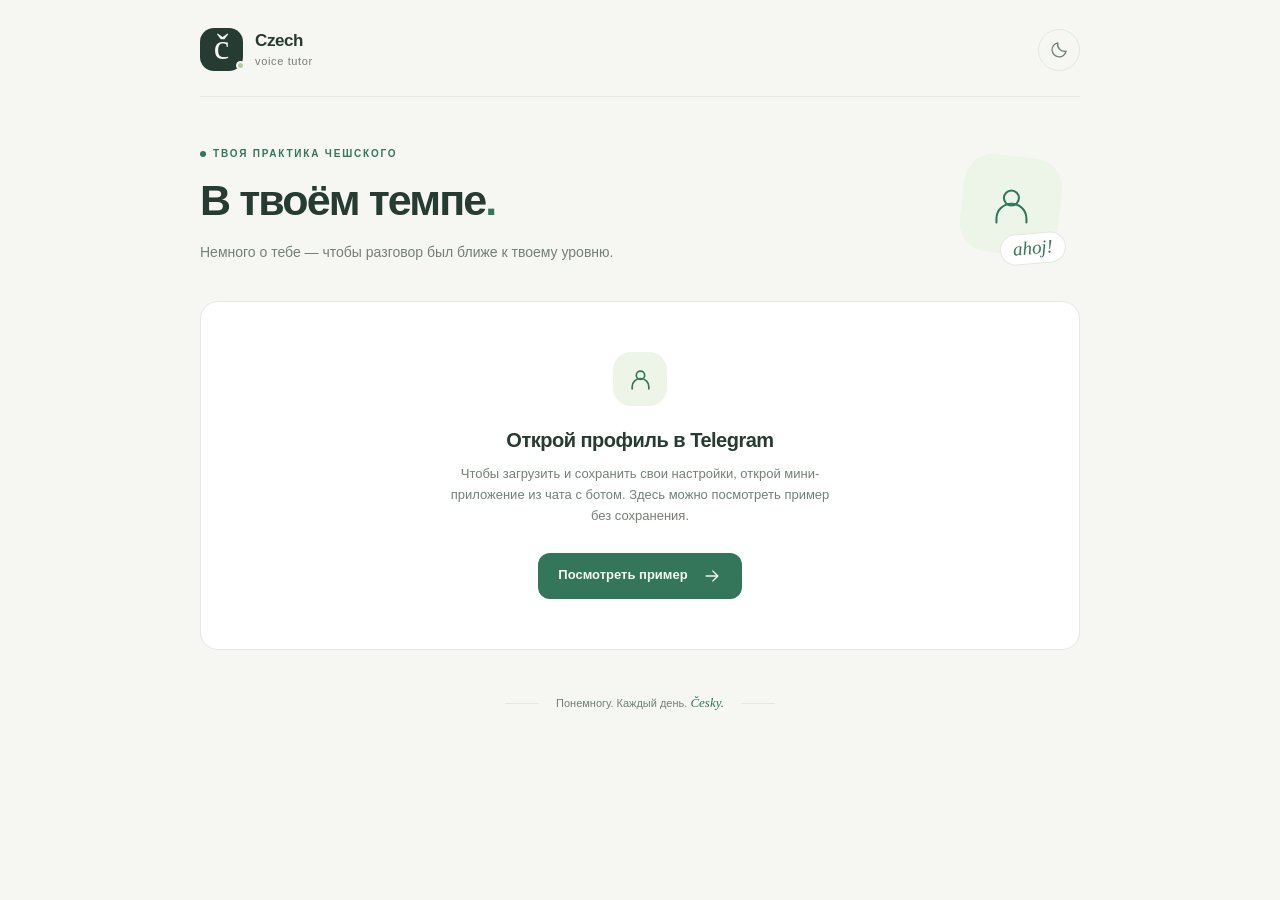
==== commit 18838da4: "feat: localize Mini App and separate profile from feedback review" ====
--- a/src/czech_tutor/api/static/profile.html
+++ b/src/czech_tutor/api/static/profile.html
@@ -34,10 +34,7 @@
       </div>
     </header>
 
-    <nav class="page-nav" aria-label="Разделы приложения">
-      <a id="feedback-link" class="page-nav-link" href="./">Разбор</a>
-      <span class="page-nav-link" aria-current="page">Профиль</span>
-    </nav>
+
 
     <main id="main-content" aria-busy="true">
       <section class="hero profile-hero" aria-labelledby="page-title">
@@ -74,6 +71,18 @@
         <div id="profile-demo-notice" class="preview-notice"><svg class="icon" aria-hidden="true"><use href="#icon-info"/></svg><p><strong>Демо профиля</strong><span>Можно попробовать настройки. Настройки бота не изменятся.</span></p></div>
         <div id="profile-live-notice" class="preview-notice" hidden><svg class="icon" aria-hidden="true"><use href="#icon-info"/></svg><p><strong>Твои настройки</strong><span>Уровень, длина и формат сохраняются для следующих ответов бота.</span></p></div>
 
+        <section class="profile-card" aria-labelledby="interface-language-title">
+          <fieldset id="locale-fieldset">
+            <legend id="interface-language-title">Язык интерфейса и объяснений</legend>
+            <p class="profile-description">Новые объяснения будут на выбранном языке. Сохранённые разборы останутся на исходном.</p>
+            <div class="language-options">
+              <label class="level-option"><input type="radio" name="interface_language" value="ru" checked><span class="level-option-body" lang="ru">Русский</span></label>
+              <label class="level-option"><input type="radio" name="interface_language" value="uk"><span class="level-option-body" lang="uk">Українська</span></label>
+            </div>
+          </fieldset>
+          <p id="locale-status" class="preference-status" role="status" aria-live="polite"></p>
+          <div id="locale-save-error" class="form-message form-error" role="alert" hidden><p>Не удалось сохранить язык. Возвращён предыдущий выбор. Попробуй ещё раз.</p></div>
+        </section>
         <article class="profile-summary">
           <span class="profile-avatar" aria-hidden="true"><svg class="icon"><use href="#icon-user"/></svg></span>
           <div class="profile-identity"><h2>Твой профиль</h2><p>Практика чешского · живой диалог</p></div>
--- a/src/czech_tutor/api/static/styles.css
+++ b/src/czech_tutor/api/static/styles.css
@@ -266,3 +266,13 @@
 @media (prefers-reduced-motion: reduce) {
   *, *::before, *::after { animation: none !important; transition: none !important; scroll-behavior: auto !important; }
 }
+
+.language-options { display: grid; grid-template-columns: repeat(2, minmax(0, 1fr)); gap: 12px; margin-top: 18px; }
+.language-options .level-option-body { min-height: 54px; display: grid; place-items: center; }
+.language-options input:disabled + .level-option-body { opacity: .65; }
+.explanation-language { color: var(--muted); font-size: 12px; margin: 0 0 16px; }
+#advice-section { margin-top: 25px; }
+.advice-card { border-style: dashed; background: var(--note); }
+.advice-card .original { background: transparent; color: var(--ink); }
+.advice-card .original p { text-decoration: none; }
+.empty-card.unassessed { background: var(--surface); }
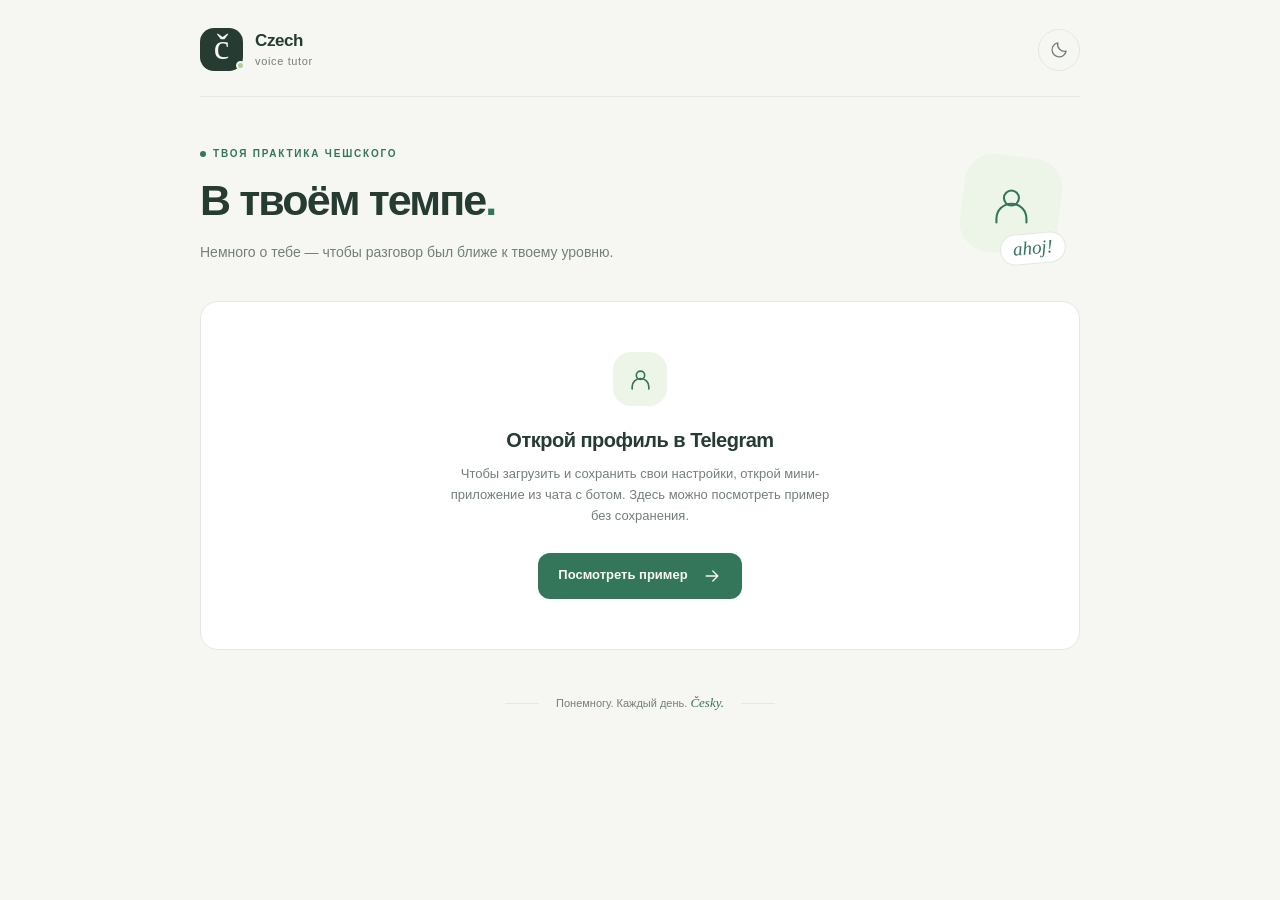
==== commit 91f5160f: "fix: stabilize Mini App localization and voice processing" ====
--- a/src/czech_tutor/api/static/profile.html
+++ b/src/czech_tutor/api/static/profile.html
@@ -1,11 +1,13 @@
 <!DOCTYPE html>
-<html lang="ru">
+<html lang="ru" data-ui-pending>
 <head>
   <meta charset="utf-8">
   <meta name="viewport" content="width=device-width, initial-scale=1, viewport-fit=cover">
   <meta name="color-scheme" content="light dark">
   <meta name="referrer" content="no-referrer">
   <title>Профиль · Czech Voice Tutor</title>
+  <style>[data-ui-pending] .page-shell { visibility: hidden; }</style>
+  <noscript><style>[data-ui-pending] .page-shell { visibility: visible; } [data-ui-pending] body::before { display: none; }</style></noscript>
   <link rel="icon" href="data:,">
   <link rel="stylesheet" href="./styles.css">
   <script src="https://telegram.org/js/telegram-web-app.js"></script>
--- a/src/czech_tutor/api/static/styles.css
+++ b/src/czech_tutor/api/static/styles.css
@@ -22,6 +22,14 @@
 * { box-sizing: border-box; }
 [hidden] { display: none !important; }
 body { margin: 0; background: var(--page); color: var(--ink); font-size: 15px; line-height: 1.6; }
+/* No language-specific copy is painted until the authenticated settings arrive. */
+[data-ui-pending] body::before {
+  content: ""; position: fixed; top: calc(50% - 14px); left: calc(50% - 14px);
+  width: 28px; height: 28px; border: 3px solid var(--line); border-top-color: var(--green);
+  border-radius: 50%; animation: startup-spin .8s linear infinite;
+}
+@keyframes startup-spin { to { transform: rotate(360deg); } }
+@media (prefers-reduced-motion: reduce) { [data-ui-pending] body::before { animation: none; } }
 button, a { -webkit-tap-highlight-color: transparent; }
 button { font: inherit; cursor: pointer; }
 a { color: inherit; }
